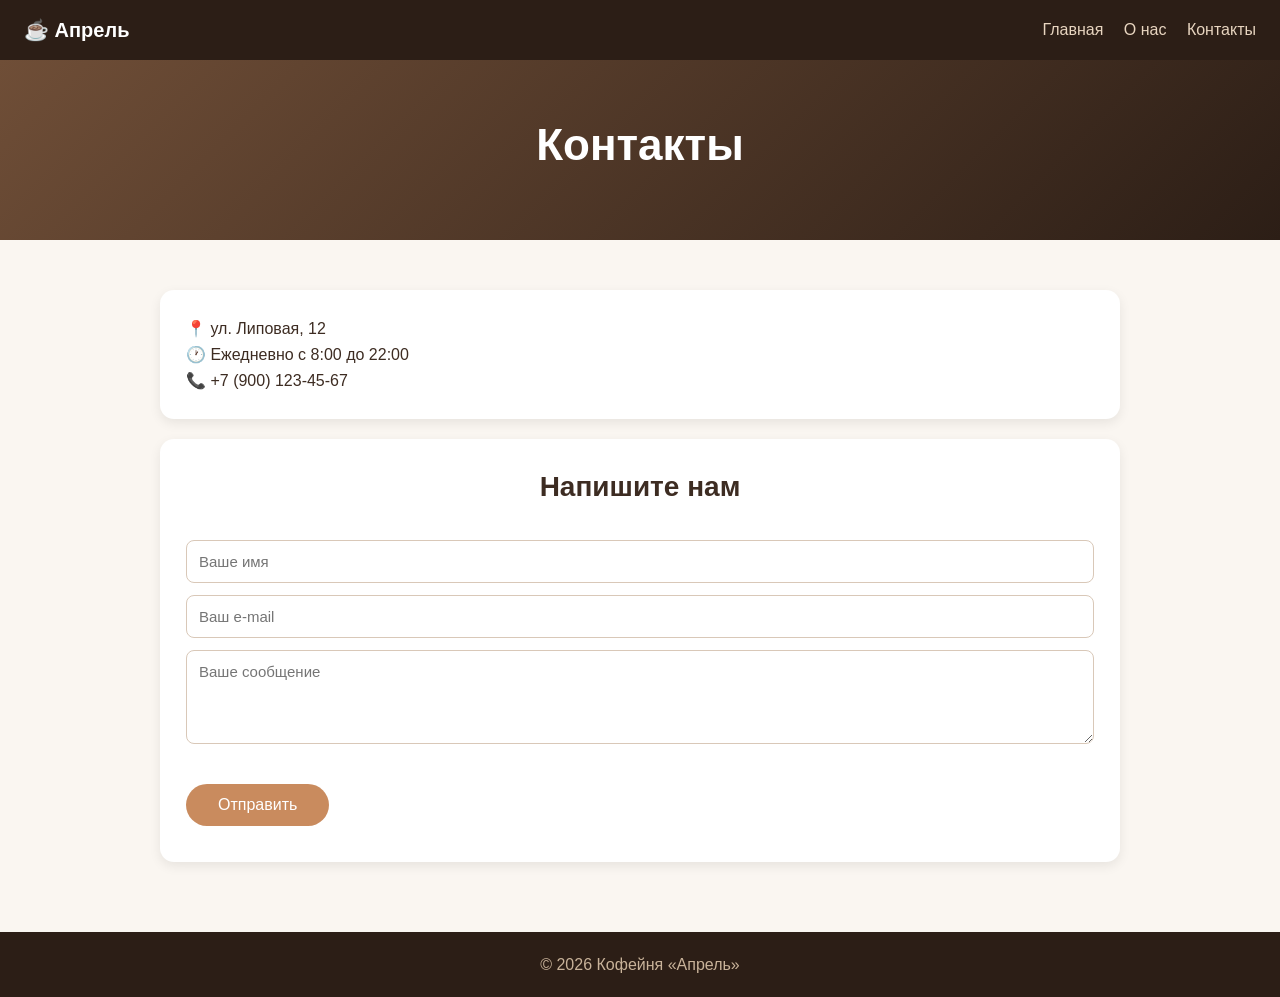
==== contacts.html @ be5c1bcc "Add files via upload" ====
<!DOCTYPE html>
<html lang="ru">
<head>
  <meta charset="UTF-8">
  <meta name="viewport" content="width=device-width, initial-scale=1.0">
  <title>Кофейня «Апрель» — контакты</title>
  <link rel="stylesheet" href="style.css">
</head>
<body>
  <header class="header">
    <div class="logo">☕ Апрель</div>
    <nav class="nav">
      <a href="index.html">Главная</a>
      <a href="about.html">О нас</a>
      <a href="contacts.html">Контакты</a>
    </nav>
  </header>

  <section class="hero small">
    <h1>Контакты</h1>
  </section>

  <section class="section">
    <div class="block">
      <p>📍 ул. Липовая, 12</p>
      <p>🕐 Ежедневно с 8:00 до 22:00</p>
      <p>📞 +7 (900) 123-45-67</p>
    </div>
    <div class="block">
      <h2>Напишите нам</h2>
      <form id="form">
        <input type="text" id="name" placeholder="Ваше имя" required>
        <input type="email" id="email" placeholder="Ваш e-mail" required>
        <textarea id="message" rows="4" placeholder="Ваше сообщение" required></textarea>
        <button type="submit" class="btn">Отправить</button>
      </form>
      <p id="result"></p>
    </div>
  </section>

  <footer class="footer">© 2026 Кофейня «Апрель»</footer>
  <script src="script.js"></script>
</body>
</html>
---- style.css ----
* { margin: 0; padding: 0; box-sizing: border-box; }

body {
  font-family: Arial, sans-serif;
  background: #faf6f1;
  color: #3d2c22;
  line-height: 1.6;
}

.header {
  display: flex;
  justify-content: space-between;
  align-items: center;
  padding: 14px 24px;
  background: #2c1e16;
}

.logo { color: #fff; font-weight: bold; font-size: 20px; }

.nav a {
  color: #e8d5c0;
  text-decoration: none;
  margin-left: 16px;
}

.nav a:hover { color: #fff; }

.hero {
  padding: 90px 20px;
  text-align: center;
  color: #fff;
  background: linear-gradient(135deg, #6f4e37, #2c1e16);
}

.hero.small { padding: 50px 20px; }

.hero h1 { font-size: 44px; margin-bottom: 10px; }

.btn {
  display: inline-block;
  margin-top: 20px;
  background: #c98b5e;
  color: #fff;
  text-decoration: none;
  padding: 12px 32px;
  border-radius: 30px;
  border: none;
  font-size: 16px;
  cursor: pointer;
}

.section {
  max-width: 1000px;
  margin: 0 auto;
  padding: 50px 20px;
}

.section h2 { text-align: center; margin-bottom: 30px; font-size: 28px; }

.cards { display: flex; gap: 20px; flex-wrap: wrap; justify-content: center; }

.card {
  background: #fff;
  border-radius: 14px;
  padding: 26px;
  width: 280px;
  text-align: center;
  box-shadow: 0 4px 12px rgba(0,0,0,0.08);
}

.icon { font-size: 40px; margin-bottom: 10px; }

.block {
  background: #fff;
  border-radius: 14px;
  padding: 26px;
  margin-bottom: 20px;
  box-shadow: 0 4px 12px rgba(0,0,0,0.08);
}

.block ul { margin-left: 22px; }

form input, form textarea {
  width: 100%;
  padding: 12px;
  margin-bottom: 12px;
  border: 1px solid #d9c8b8;
  border-radius: 8px;
  font-size: 15px;
  font-family: inherit;
}

#result { margin-top: 10px; color: #2e7d32; font-weight: bold; }

.footer {
  background: #2c1e16;
  color: #c9b39a;
  text-align: center;
  padding: 20px;
}
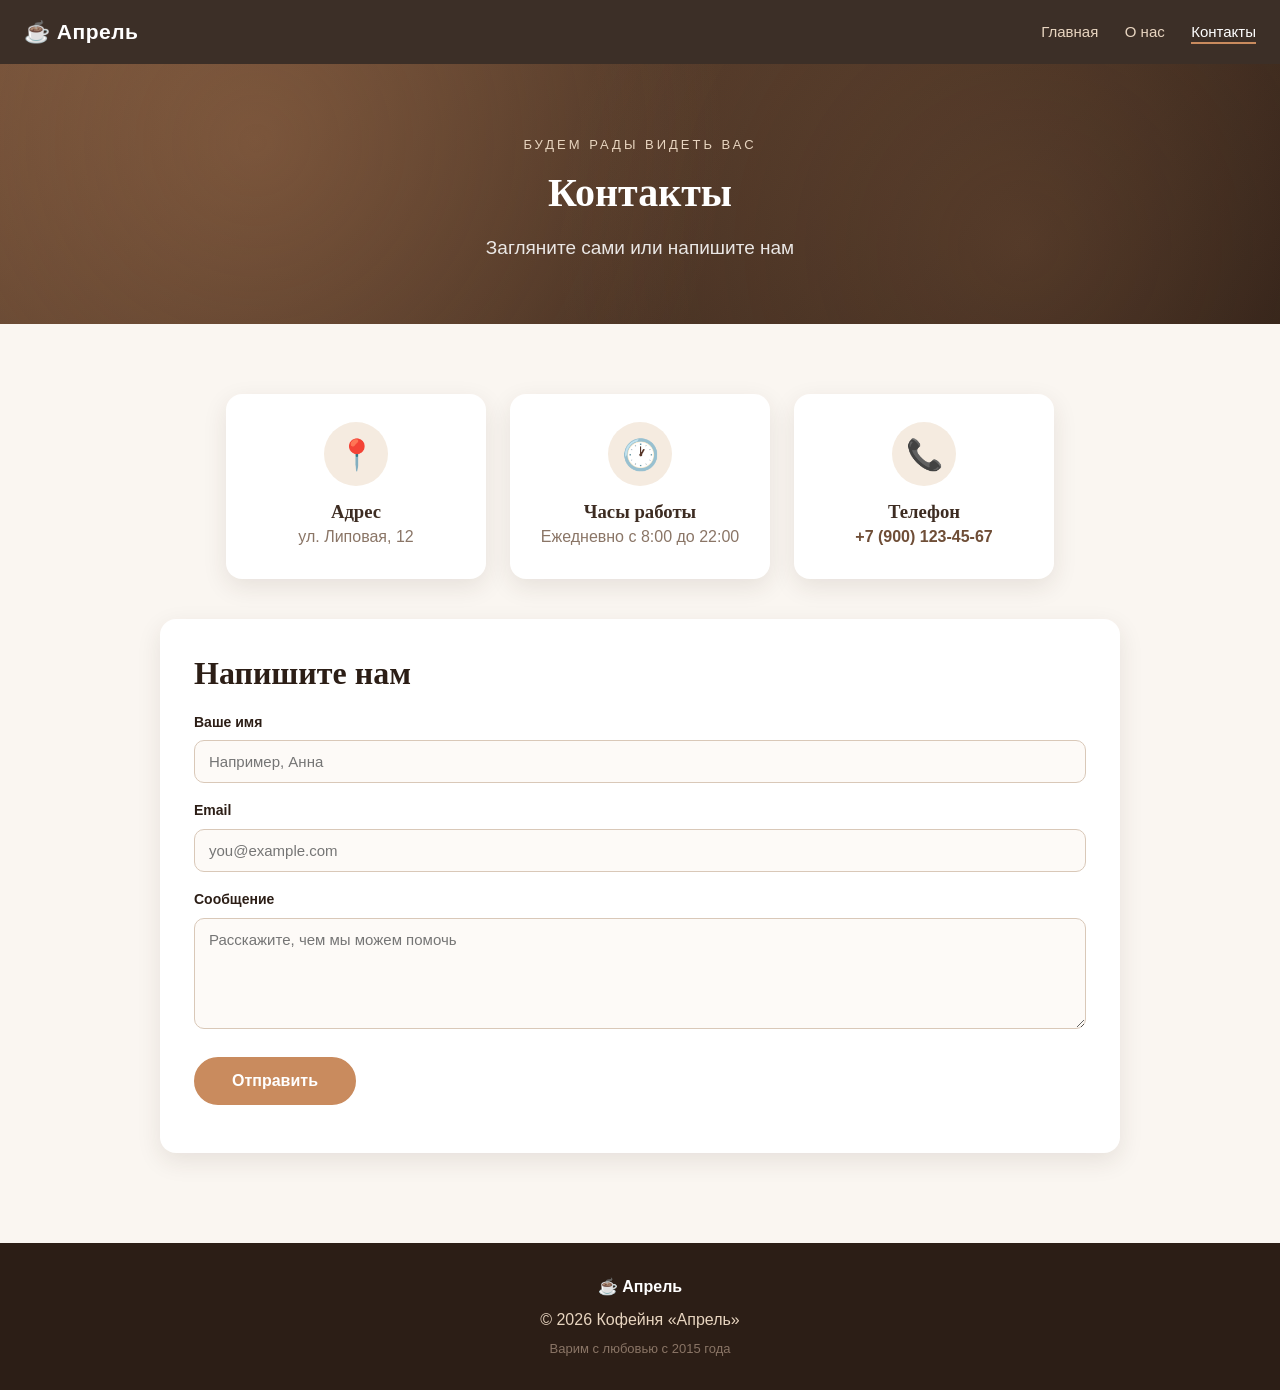
==== commit 713ba9f7: "Add files via upload" ====
--- a/contacts.html
+++ b/contacts.html
@@ -7,40 +7,61 @@
   <link rel="stylesheet" href="style.css">
 </head>
 <body>
-  <header class="header">
-    <div class="logo">☕ Апрель</div>
+  <header class="header" id="header">
+    <a class="logo" href="index.html">☕ Апрель</a>
     <nav class="nav">
       <a href="index.html">Главная</a>
       <a href="about.html">О нас</a>
-      <a href="contacts.html">Контакты</a>
+      <a href="contacts.html" class="active">Контакты</a>
     </nav>
   </header>
 
-  <section class="hero small">
+  <section class="hero hero-small">
+    <p class="hero-eyebrow">Будем рады видеть вас</p>
     <h1>Контакты</h1>
+    <p class="hero-text">Загляните сами или напишите нам</p>
   </section>
 
   <section class="section">
-    <div class="block">
-      <p>📍 ул. Липовая, 12</p>
-      <p>🕐 Ежедневно с 8:00 до 22:00</p>
-      <p>📞 +7 (900) 123-45-67</p>
+    <div class="contact-grid">
+      <div class="contact-item reveal">
+        <div class="icon">📍</div>
+        <h3>Адрес</h3>
+        <p>ул. Липовая, 12</p>
+      </div>
+      <div class="contact-item reveal">
+        <div class="icon">🕐</div>
+        <h3>Часы работы</h3>
+        <p>Ежедневно с 8:00 до 22:00</p>
+      </div>
+      <div class="contact-item reveal">
+        <div class="icon">📞</div>
+        <h3>Телефон</h3>
+        <p><a href="tel:+79001234567">+7 (900) 123-45-67</a></p>
+      </div>
     </div>
-    <div class="block">
-      <h2>Напишите нам</h2>
-      <form id="form">
-        <input type="text" id="name" placeholder="Ваше имя" required>
-        <input type="email" id="email" placeholder="Ваш e-mail" required>
-        <textarea id="message" rows="4" placeholder="Ваше сообщение" required></textarea>
+
+    <div class="block reveal">
+      <h2 class="section-title left">Напишите нам</h2>
+      <form id="form" novalidate>
+        <label for="name">Ваше имя</label>
+        <input type="text" id="name" name="name" placeholder="Например, Анна" required>
+        <label for="email">Email</label>
+        <input type="email" id="email" name="email" placeholder="you@example.com" required>
+        <label for="message">Сообщение</label>
+        <textarea id="message" name="message" rows="5" placeholder="Расскажите, чем мы можем помочь" required></textarea>
         <button type="submit" class="btn">Отправить</button>
+        <p id="result" class="form-result" role="status"></p>
       </form>
-      <p id="result"></p>
     </div>
   </section>
 
-  <footer class="footer">© 2026 Кофейня «Апрель»</footer>
+  <footer class="footer">
+    <p class="footer-logo">☕ Апрель</p>
+    <p>© 2026 Кофейня «Апрель»</p>
+    <p class="footer-note">Варим с любовью с 2015 года</p>
+  </footer>
+
   <script src="script.js"></script>
 </body>
 </html>
-
-
--- a/style.css
+++ b/style.css
@@ -1,101 +1,306 @@
+/* ===== Переменные и база ===== */
+:root {
+  --bg: #faf6f1;
+  --surface: #ffffff;
+  --dark: #2c1e16;
+  --dark-soft: #3d2c22;
+  --coffee: #6f4e37;
+  --accent: #c98b5e;
+  --accent-dark: #a96a3f;
+  --cream: #e8d5c0;
+  --muted: #8a7566;
+  --radius: 16px;
+  --shadow: 0 8px 24px rgba(61, 44, 34, 0.10);
+  --shadow-hover: 0 14px 34px rgba(61, 44, 34, 0.18);
+  --transition: 0.25s ease;
+}
+
 * { margin: 0; padding: 0; box-sizing: border-box; }
 
+html { scroll-behavior: smooth; }
+
 body {
-  font-family: Arial, sans-serif;
-  background: #faf6f1;
-  color: #3d2c22;
-  line-height: 1.6;
-}
-
+  font-family: "Segoe UI", "Helvetica Neue", Arial, sans-serif;
+  background: var(--bg);
+  color: var(--dark-soft);
+  line-height: 1.7;
+}
+
+h1, h2, h3 { font-family: Georgia, "Times New Roman", serif; line-height: 1.25; }
+
+img { max-width: 100%; }
+
+/* ===== Шапка ===== */
 .header {
+  position: sticky;
+  top: 0;
+  z-index: 10;
   display: flex;
   justify-content: space-between;
   align-items: center;
   padding: 14px 24px;
-  background: #2c1e16;
-}
-
-.logo { color: #fff; font-weight: bold; font-size: 20px; }
+  background: rgba(44, 30, 22, 0.92);
+  backdrop-filter: blur(8px);
+  transition: box-shadow var(--transition);
+}
+
+.header.scrolled { box-shadow: 0 4px 16px rgba(0, 0, 0, 0.25); }
+
+.logo {
+  color: #fff;
+  font-weight: 700;
+  font-size: 21px;
+  letter-spacing: 0.5px;
+  text-decoration: none;
+  transition: color var(--transition);
+}
+
+.logo:hover { color: var(--accent); }
 
 .nav a {
-  color: #e8d5c0;
+  color: var(--cream);
   text-decoration: none;
-  margin-left: 16px;
-}
-
-.nav a:hover { color: #fff; }
-
+  margin-left: 22px;
+  font-size: 15px;
+  position: relative;
+  padding: 4px 0;
+  transition: color var(--transition);
+}
+
+.nav a::after {
+  content: "";
+  position: absolute;
+  left: 0;
+  bottom: 0;
+  width: 100%;
+  height: 2px;
+  background: var(--accent);
+  transform: scaleX(0);
+  transform-origin: left;
+  transition: transform var(--transition);
+}
+
+.nav a:hover, .nav a.active { color: #fff; }
+.nav a:hover::after, .nav a.active::after { transform: scaleX(1); }
+
+/* ===== Hero ===== */
 .hero {
-  padding: 90px 20px;
+  padding: 110px 20px 100px;
   text-align: center;
   color: #fff;
-  background: linear-gradient(135deg, #6f4e37, #2c1e16);
-}
-
-.hero.small { padding: 50px 20px; }
-
-.hero h1 { font-size: 44px; margin-bottom: 10px; }
-
+  background:
+    radial-gradient(circle at 20% 30%, rgba(201, 139, 94, 0.25), transparent 45%),
+    radial-gradient(circle at 80% 70%, rgba(201, 139, 94, 0.18), transparent 45%),
+    linear-gradient(135deg, var(--coffee), var(--dark));
+}
+
+.hero-small { padding: 70px 20px 60px; }
+
+.hero-eyebrow {
+  text-transform: uppercase;
+  letter-spacing: 3px;
+  font-size: 13px;
+  color: var(--cream);
+  margin-bottom: 12px;
+}
+
+.hero h1 { font-size: 52px; margin-bottom: 14px; }
+.hero-small h1 { font-size: 40px; }
+
+.hero-text { font-size: 19px; color: rgba(255, 255, 255, 0.88); }
+
+/* ===== Кнопки ===== */
 .btn {
   display: inline-block;
-  margin-top: 20px;
-  background: #c98b5e;
+  margin-top: 26px;
+  background: var(--accent);
   color: #fff;
   text-decoration: none;
-  padding: 12px 32px;
+  padding: 13px 36px;
   border-radius: 30px;
-  border: none;
+  border: 2px solid var(--accent);
   font-size: 16px;
+  font-weight: 600;
   cursor: pointer;
-}
-
+  transition: background var(--transition), transform var(--transition), box-shadow var(--transition);
+}
+
+.btn:hover {
+  background: var(--accent-dark);
+  border-color: var(--accent-dark);
+  transform: translateY(-2px);
+  box-shadow: var(--shadow-hover);
+}
+
+.btn-outline {
+  background: transparent;
+  border-color: #fff;
+}
+
+.btn-outline:hover { background: rgba(255, 255, 255, 0.15); border-color: #fff; }
+
+/* ===== Секции ===== */
 .section {
   max-width: 1000px;
   margin: 0 auto;
-  padding: 50px 20px;
-}
-
-.section h2 { text-align: center; margin-bottom: 30px; font-size: 28px; }
-
-.cards { display: flex; gap: 20px; flex-wrap: wrap; justify-content: center; }
+  padding: 70px 20px;
+}
+
+.section-title {
+  text-align: center;
+  margin-bottom: 40px;
+  font-size: 32px;
+  color: var(--dark);
+}
+
+.section-title.left { text-align: left; margin-bottom: 18px; }
+
+.lead { font-size: 18px; margin-bottom: 14px; }
+
+.block {
+  background: var(--surface);
+  border-radius: var(--radius);
+  padding: 34px;
+  margin-bottom: 20px;
+  box-shadow: var(--shadow);
+}
+
+.block p { margin-bottom: 10px; }
+
+/* ===== Карточки ===== */
+.cards {
+  display: flex;
+  gap: 24px;
+  flex-wrap: wrap;
+  justify-content: center;
+}
 
 .card {
-  background: #fff;
-  border-radius: 14px;
-  padding: 26px;
+  background: var(--surface);
+  border-radius: var(--radius);
+  padding: 32px 26px;
   width: 280px;
   text-align: center;
-  box-shadow: 0 4px 12px rgba(0,0,0,0.08);
-}
-
-.icon { font-size: 40px; margin-bottom: 10px; }
-
-.block {
-  background: #fff;
-  border-radius: 14px;
-  padding: 26px;
-  margin-bottom: 20px;
-  box-shadow: 0 4px 12px rgba(0,0,0,0.08);
-}
-
-.block ul { margin-left: 22px; }
+  box-shadow: var(--shadow);
+  border-top: 4px solid var(--accent);
+  transition: transform var(--transition), box-shadow var(--transition);
+}
+
+.card:hover {
+  transform: translateY(-6px);
+  box-shadow: var(--shadow-hover);
+}
+
+.card h3 { margin: 8px 0 10px; font-size: 20px; }
+.card p { color: var(--muted); font-size: 15px; }
+
+.icon {
+  width: 64px;
+  height: 64px;
+  margin: 0 auto 14px;
+  display: flex;
+  align-items: center;
+  justify-content: center;
+  font-size: 30px;
+  background: #f5ebe0;
+  border-radius: 50%;
+}
+
+/* ===== Баннер-приглашение ===== */
+.banner {
+  text-align: center;
+  color: #fff;
+  padding: 60px 20px;
+  background: linear-gradient(135deg, var(--accent), var(--coffee));
+}
+
+.banner h2 { font-size: 30px; margin-bottom: 8px; }
+
+/* ===== Контакты ===== */
+.contact-grid {
+  display: flex;
+  gap: 24px;
+  flex-wrap: wrap;
+  justify-content: center;
+  margin-bottom: 40px;
+}
+
+.contact-item {
+  background: var(--surface);
+  border-radius: var(--radius);
+  padding: 28px 24px;
+  width: 260px;
+  text-align: center;
+  box-shadow: var(--shadow);
+}
+
+.contact-item p { color: var(--muted); }
+.contact-item a { color: var(--coffee); text-decoration: none; font-weight: 600; }
+.contact-item a:hover { color: var(--accent-dark); }
+
+/* ===== Форма ===== */
+form label {
+  display: block;
+  font-size: 14px;
+  font-weight: 600;
+  margin-bottom: 6px;
+  color: var(--dark);
+}
 
 form input, form textarea {
   width: 100%;
-  padding: 12px;
-  margin-bottom: 12px;
+  padding: 12px 14px;
+  margin-bottom: 16px;
   border: 1px solid #d9c8b8;
-  border-radius: 8px;
+  border-radius: 10px;
   font-size: 15px;
   font-family: inherit;
-}
-
-#result { margin-top: 10px; color: #2e7d32; font-weight: bold; }
-
+  background: #fdfaf7;
+  transition: border-color var(--transition), box-shadow var(--transition);
+}
+
+form input:focus, form textarea:focus {
+  outline: none;
+  border-color: var(--accent);
+  box-shadow: 0 0 0 3px rgba(201, 139, 94, 0.25);
+}
+
+form .btn { margin-top: 4px; }
+
+.form-result { margin-top: 14px; color: #2e7d32; font-weight: 600; }
+
+/* ===== Подвал ===== */
 .footer {
-  background: #2c1e16;
-  color: #c9b39a;
-  text-align: center;
-  padding: 20px;
-}
-
+  background: var(--dark);
+  color: var(--cream);
+  text-align: center;
+  padding: 30px 20px;
+}
+
+.footer-logo { font-weight: 700; color: #fff; margin-bottom: 6px; }
+.footer-note { font-size: 13px; color: var(--muted); margin-top: 4px; }
+
+/* ===== Анимация появления ===== */
+.reveal {
+  opacity: 0;
+  transform: translateY(24px);
+  transition: opacity 0.6s ease, transform 0.6s ease;
+}
+
+.reveal.visible {
+  opacity: 1;
+  transform: translateY(0);
+}
+
+/* ===== Адаптивность ===== */
+@media (max-width: 640px) {
+  .header { flex-direction: column; gap: 8px; padding: 12px 16px; }
+  .nav a { margin: 0 8px; }
+  .hero { padding: 70px 16px 60px; }
+  .hero h1 { font-size: 34px; }
+  .hero-small h1 { font-size: 30px; }
+  .hero-text { font-size: 16px; }
+  .section { padding: 50px 16px; }
+  .section-title { font-size: 26px; }
+  .block { padding: 24px 18px; }
+}
